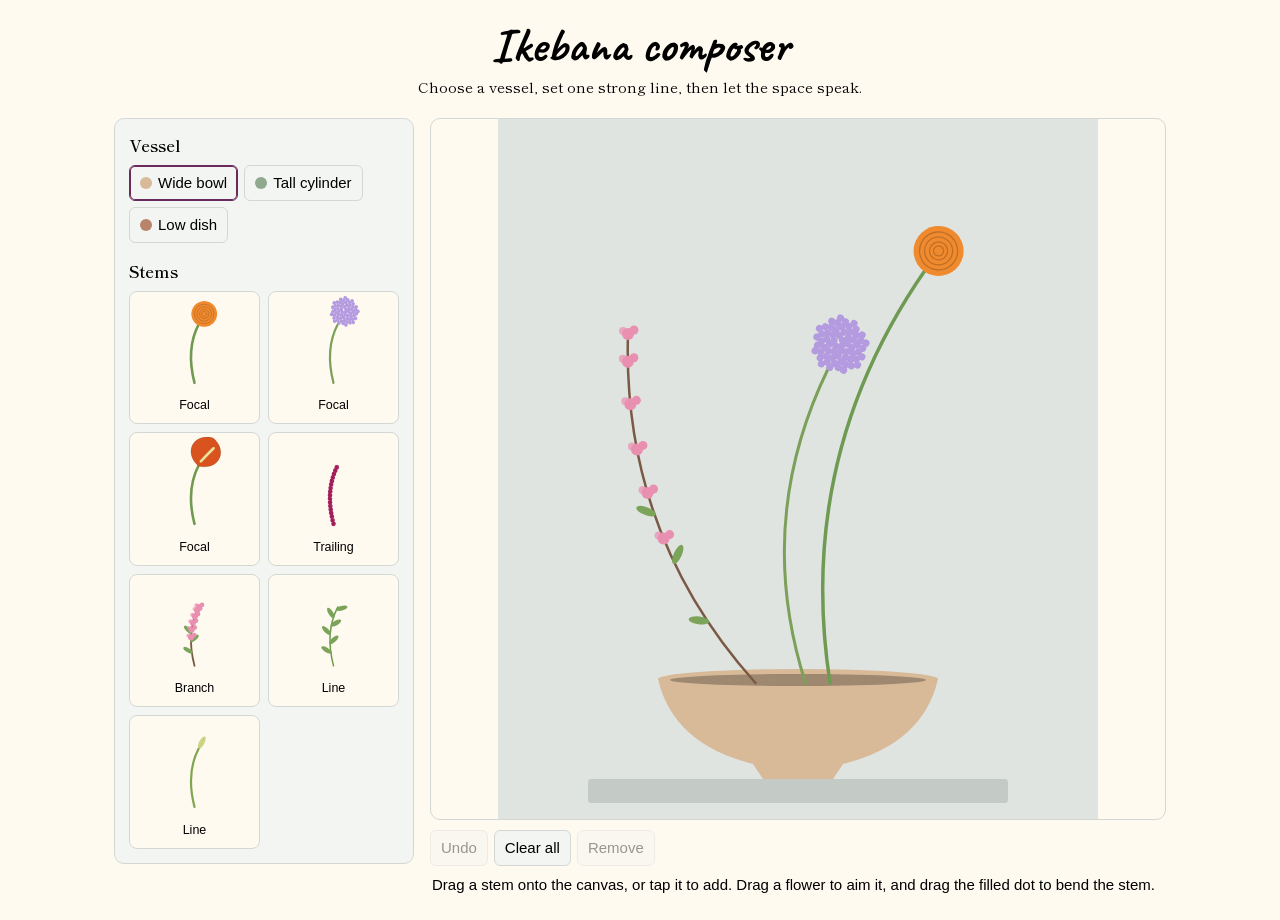
==== ikebana-composer.html @ 41b3eb7e "remove flower labels" ====
<!doctype html>
<html lang="en">
  <head>
    <meta charset="utf-8">
    <meta name="viewport" content="width=device-width, initial-scale=1, viewport-fit=cover">
    <title>Ikebana Composer</title>
    <link rel="stylesheet" href="https://fonts.googleapis.com/css2?family=Shippori+Mincho:wght@500;600&display=swap">
      <link rel="stylesheet" href="https://fonts.googleapis.com/css2?family=Caveat:wght@600;700&family=Shippori+Mincho:wght@500;600&display=swap">
    <link rel="stylesheet" href="ikebana-composer.css?v=2">
    <script src="ikebana-composer.js" defer></script>
  </head>
  <body>
    <header>
      <h1>Ikebana composer</h1>
      <p>Choose a vessel, set one strong line, then let the space speak.</p>
    </header>

    <div class="app">
      <aside>
        <h2>Vessel</h2>
        <div class="vs" id="vs"></div>

        <h2>Stems</h2>
        <div class="grid" id="lib"></div>
      </aside>

      <main>
        <svg id="cv" viewBox="0 0 600 700" role="img" aria-label="Arrangement canvas">
          <rect width="600" height="700" style="fill: var(--stage)"></rect>
          <g id="lay"></g>
        </svg>
        <div class="tb">
          <button data-a="undo">Undo</button>
          <button data-a="clear">Clear all</button>
          <button data-a="del">Remove</button>
        </div>
        <p class="hint">Drag a stem onto the canvas, or tap it to add. Drag a flower to aim it, and drag the filled dot to bend the stem.</p>
      </main>
    </div>
  </body>
</html>
---- ikebana-composer.css ----
:root {
  --bg: #FFFAF0;
  --panel: #f3f5f2;
  --ink: #000;
  --mut: #000;
  --line: #d3d8d4;
  --acc: #6b2a5c;
  --stage: #dfe4e1;
  --plinth: #c4cbc6;
  box-sizing: border-box;
  padding-top: env(safe-area-inset-top, 0px);
  padding-bottom: env(safe-area-inset-bottom, 0px);
}

html {
  min-height: 100%;
  scroll-padding-top: env(safe-area-inset-top, 0px);
}

* {
  box-sizing: border-box;
}

body {
  min-height: 100vh;
  margin: 0;
  background: var(--bg);
  color: var(--ink);
  font: 15px/1.45 -apple-system, "Helvetica Neue", Arial, sans-serif;
}

header {
  padding: 20px 24px 4px;
  text-align: center;
}

h1 {
  font: 700 48px/1.05 "Caveat", cursive;
  margin: 0;
}

header p {
  margin: 6px 0 0;
  color: var(--mut);
  font-family: "Shippori Mincho", Georgia, serif;
}

.app {
  display: grid;
  grid-template-areas: "controls canvas";
  grid-template-columns: 300px minmax(0, 1fr);
  gap: 16px;
  padding: 16px 24px 24px;
  max-width: 1100px;
  margin: 0 auto;
  min-width: 0;
}

aside {
  grid-area: controls;
  min-width: 0;
  background: var(--panel);
  border: 1px solid var(--line);
  border-radius: 10px;
  padding: 14px;
  align-self: start;
}

h2 {
  font: 600 16px "Shippori Mincho", Georgia, serif;
  margin: 0 0 8px;
}

.vs {
  display: flex;
  gap: 6px;
  flex-wrap: wrap;
  margin-bottom: 16px;
}

.vs button {
  display: flex;
  align-items: center;
  gap: 6px;
  padding: 6px 10px;
}

.vs i {
  width: 12px;
  height: 12px;
  border-radius: 50%;
  display: inline-block;
}

.vs button.on {
  border-color: var(--acc);
  box-shadow: inset 0 0 0 1px var(--acc);
}

.grid {
  display: grid;
  grid-template-columns: 1fr 1fr;
  gap: 8px;
  min-width: 0;
}

.card {
  min-width: 0;
  border: 1px solid var(--line);
  border-radius: 8px;
  background: var(--bg);
  padding: 4px 4px 8px;
  text-align: center;
  cursor: grab;
  user-select: none;
  -webkit-user-select: none;
}

.card:hover {
  border-color: var(--acc);
}

.card svg {
  width: 100%;
  height: 92px;
  pointer-events: none;
}

.card b {
  display: none;
}

.card small {
  color: var(--mut);
}

button {
  font: inherit;
  color: var(--ink);
  background: var(--panel);
  border: 1px solid var(--line);
  border-radius: 6px;
  padding: 6px 10px;
  cursor: pointer;
}

button:disabled {
  opacity: 0.4;
  cursor: default;
}

button:focus-visible,
.card:focus-visible {
  outline: 2px solid var(--acc);
  outline-offset: 2px;
}

.tb {
  display: flex;
  gap: 6px;
  flex-wrap: wrap;
  margin-top: 10px;
}

#cv {
  width: 100%;
  height: auto;
  max-height: 78vh;
  display: block;
  border-radius: 10px;
  touch-action: none;
  border: 1px solid var(--line);
}

main {
  grid-area: canvas;
  min-width: 0;
}

.hint {
  color: var(--mut);
  margin: 8px 2px 0;
}

.hd {
  fill: #fff;
  stroke: var(--acc);
  stroke-width: 2.5;
  cursor: grab;
}

.hc {
  fill: var(--acc);
  cursor: grab;
}

.gl {
  stroke: var(--acc);
  stroke-dasharray: 3 4;
  fill: none;
  opacity: 0.7;
}

@media (max-width: 760px) {
  .app {
    grid-template-areas:
      "canvas"
      "controls";
    grid-template-columns: minmax(0, 1fr);
    padding: 12px;
    width: 100%;
  }

  main {
    min-width: 0;
  }

  header {
    padding: 16px 12px 0;
    text-align: center;
  }

  .grid {
    display: flex;
    overflow-x: auto;
    padding-bottom: 6px;
    overscroll-behavior-x: contain;
  }

  .card {
    flex: 0 0 96px;
  }

  .vs button {
    min-height: 44px;
  }

  .tb button {
    min-height: 44px;
  }
}
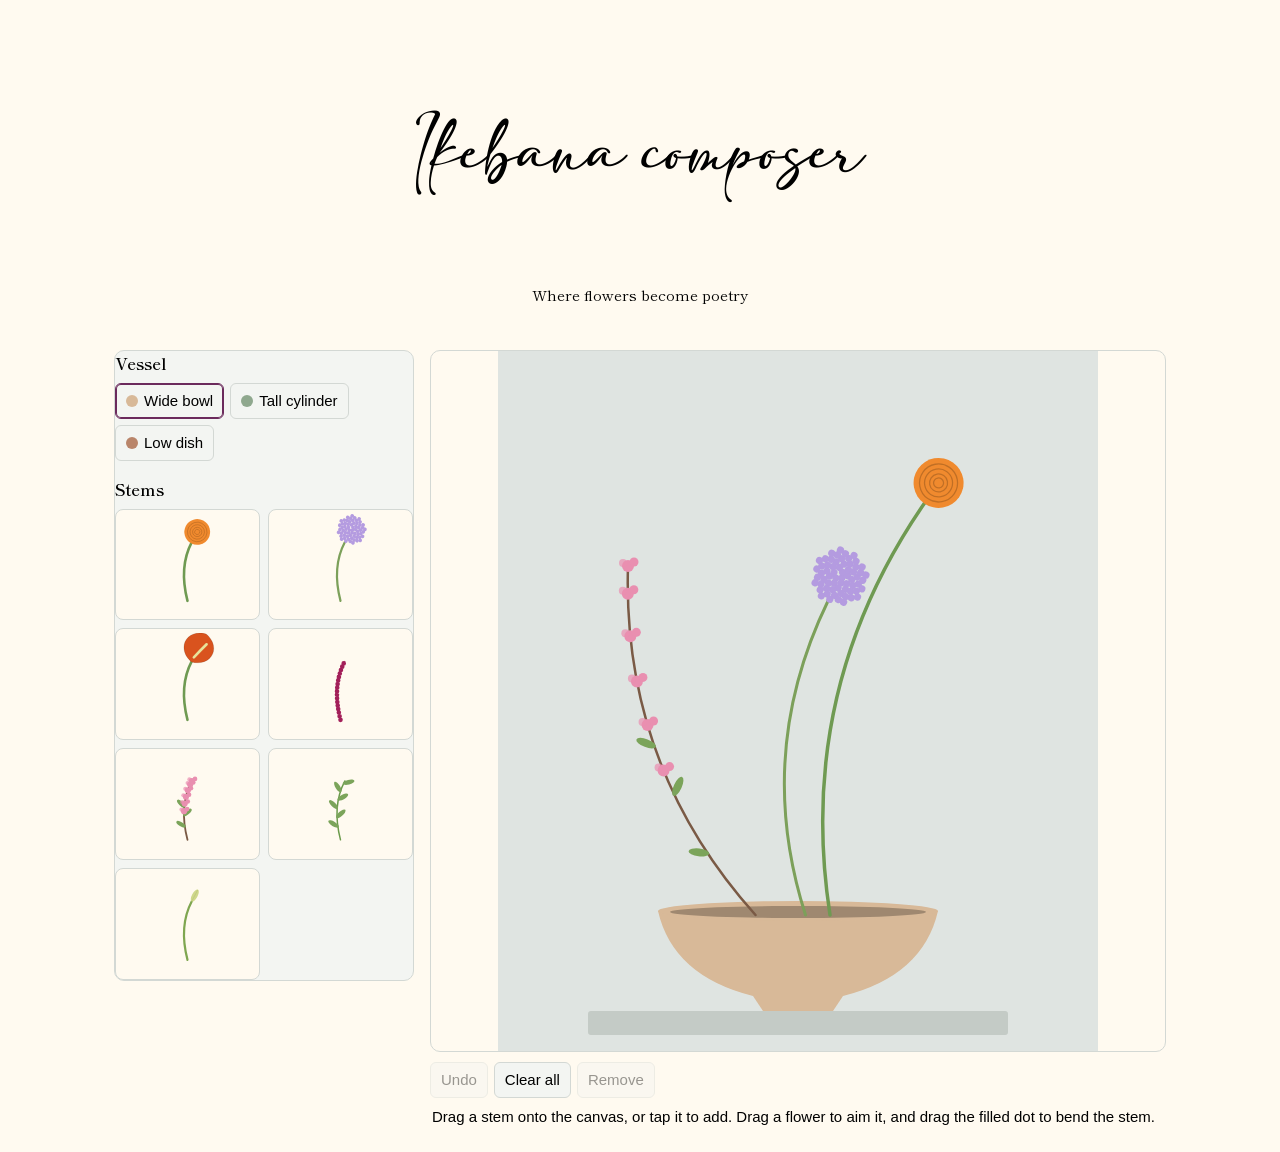
==== commit e7218b3d: "added font file and changed header font" ====
--- a/ikebana-composer.html
+++ b/ikebana-composer.html
@@ -5,14 +5,13 @@
     <meta name="viewport" content="width=device-width, initial-scale=1, viewport-fit=cover">
     <title>Ikebana Composer</title>
     <link rel="stylesheet" href="https://fonts.googleapis.com/css2?family=Shippori+Mincho:wght@500;600&display=swap">
-      <link rel="stylesheet" href="https://fonts.googleapis.com/css2?family=Caveat:wght@600;700&family=Shippori+Mincho:wght@500;600&display=swap">
-    <link rel="stylesheet" href="ikebana-composer.css?v=2">
+    <link rel="stylesheet" href="ikebana-composer.css?v=3">
     <script src="ikebana-composer.js" defer></script>
   </head>
   <body>
     <header>
-      <h1>Ikebana composer</h1>
-      <p>Choose a vessel, set one strong line, then let the space speak.</p>
+      <h1 class="ikebana">Ikebana composer</h1>
+      <p>Where flowers become poetry</p>
     </header>
 
     <div class="app">
--- a/ikebana-composer.css
+++ b/ikebana-composer.css
@@ -1,3 +1,11 @@
+@font-face {
+  font-family: "Adelia";
+  src: url("adelia_3/adelia.ttf") format("truetype");
+  font-style: normal;
+  font-weight: 400;
+  font-display: swap;
+}
+
 :root {
   --bg: #FFFAF0;
   --panel: #f3f5f2;
@@ -30,12 +38,12 @@
 }
 
 header {
-  padding: 20px 24px 4px;
+  padding: 28px 24px;
   text-align: center;
 }
 
 h1 {
-  font: 700 48px/1.05 "Caveat", cursive;
+  font: 400 48px/1.05 "Adelia", cursive;
   margin: 0;
 }
 
@@ -62,13 +70,18 @@
   background: var(--panel);
   border: 1px solid var(--line);
   border-radius: 10px;
-  padding: 14px;
+  
   align-self: start;
 }
 
 h2 {
   font: 600 16px "Shippori Mincho", Georgia, serif;
   margin: 0 0 8px;
+}
+
+.ikebana {
+    padding-top: 100px;
+    padding-bottom: 100px;
 }
 
 .vs {
@@ -126,12 +139,9 @@
   pointer-events: none;
 }
 
-.card b {
+.card b,
+.card small {
   display: none;
-}
-
-.card small {
-  color: var(--mut);
 }
 
 button {
@@ -216,7 +226,7 @@
   }
 
   header {
-    padding: 16px 12px 0;
+    padding: 20px 12px;
     text-align: center;
   }
 
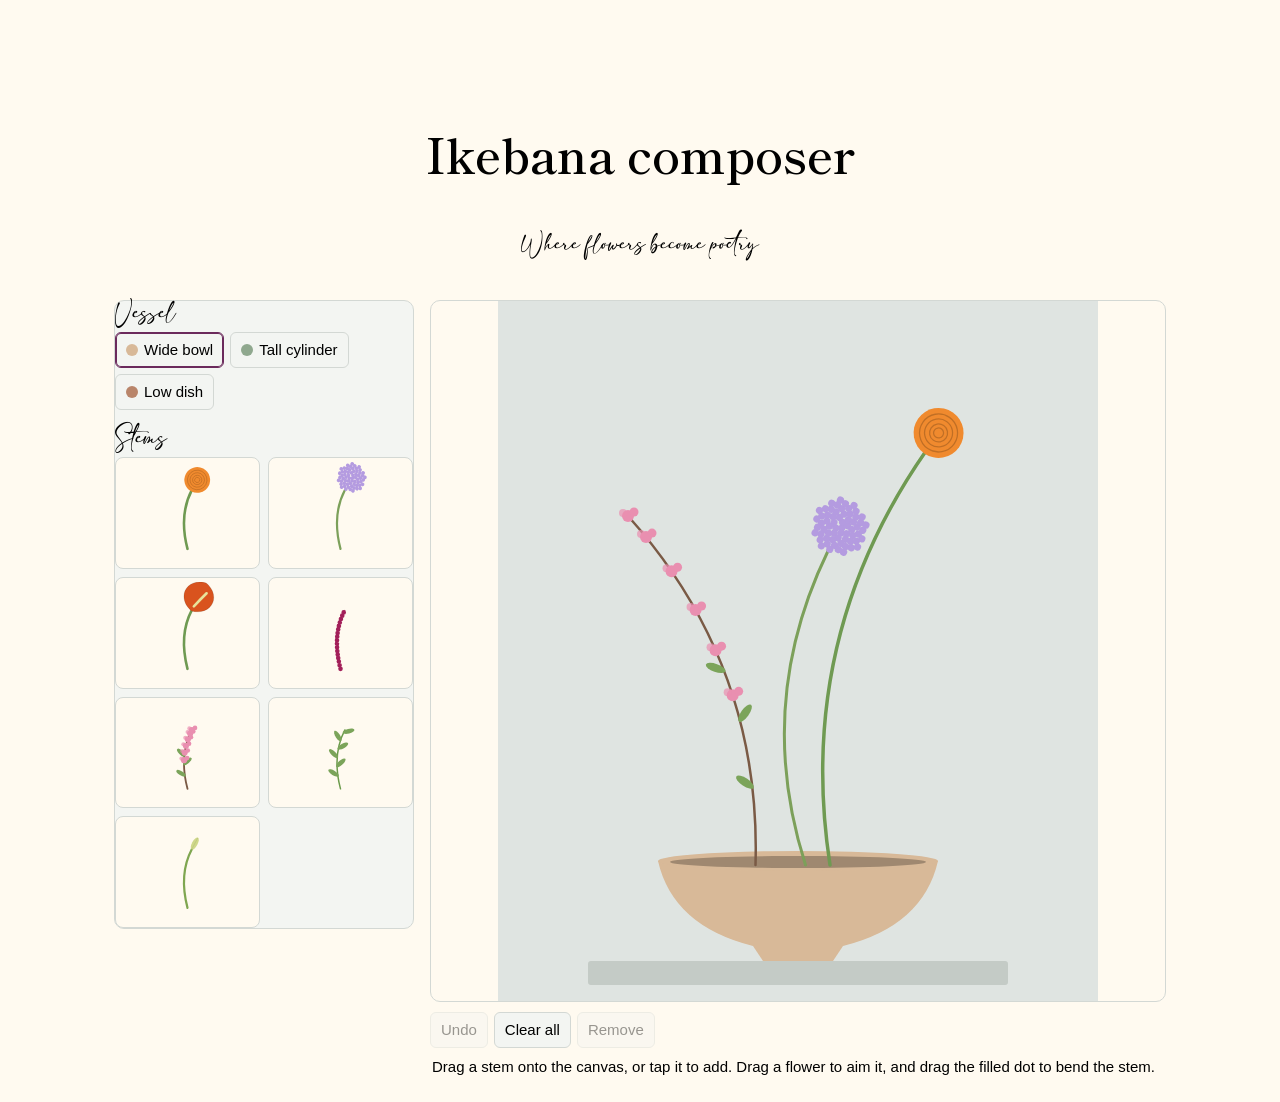
==== commit d6189dca: "changed font labels" ====
--- a/ikebana-composer.html
+++ b/ikebana-composer.html
@@ -5,7 +5,7 @@
     <meta name="viewport" content="width=device-width, initial-scale=1, viewport-fit=cover">
     <title>Ikebana Composer</title>
     <link rel="stylesheet" href="https://fonts.googleapis.com/css2?family=Shippori+Mincho:wght@500;600&display=swap">
-    <link rel="stylesheet" href="ikebana-composer.css?v=3">
+    <link rel="stylesheet" href="ikebana-composer.css?v=5">
     <script src="ikebana-composer.js" defer></script>
   </head>
   <body>
--- a/ikebana-composer.css
+++ b/ikebana-composer.css
@@ -43,14 +43,14 @@
 }
 
 h1 {
-  font: 400 48px/1.05 "Adelia", cursive;
+  font: 600 48px/1.05 "Shippori Mincho", Georgia, serif;
   margin: 0;
 }
 
 header p {
   margin: 6px 0 0;
   color: var(--mut);
-  font-family: "Shippori Mincho", Georgia, serif;
+  font-family: "Adelia", cursive;
 }
 
 .app {
@@ -75,13 +75,15 @@
 }
 
 h2 {
-  font: 600 16px "Shippori Mincho", Georgia, serif;
+  font-family: "Adelia", cursive;
+  font-size: 16px;
+  font-weight: 400;
   margin: 0 0 8px;
 }
 
 .ikebana {
     padding-top: 100px;
-    padding-bottom: 100px;
+    padding-bottom: 50px;
 }
 
 .vs {
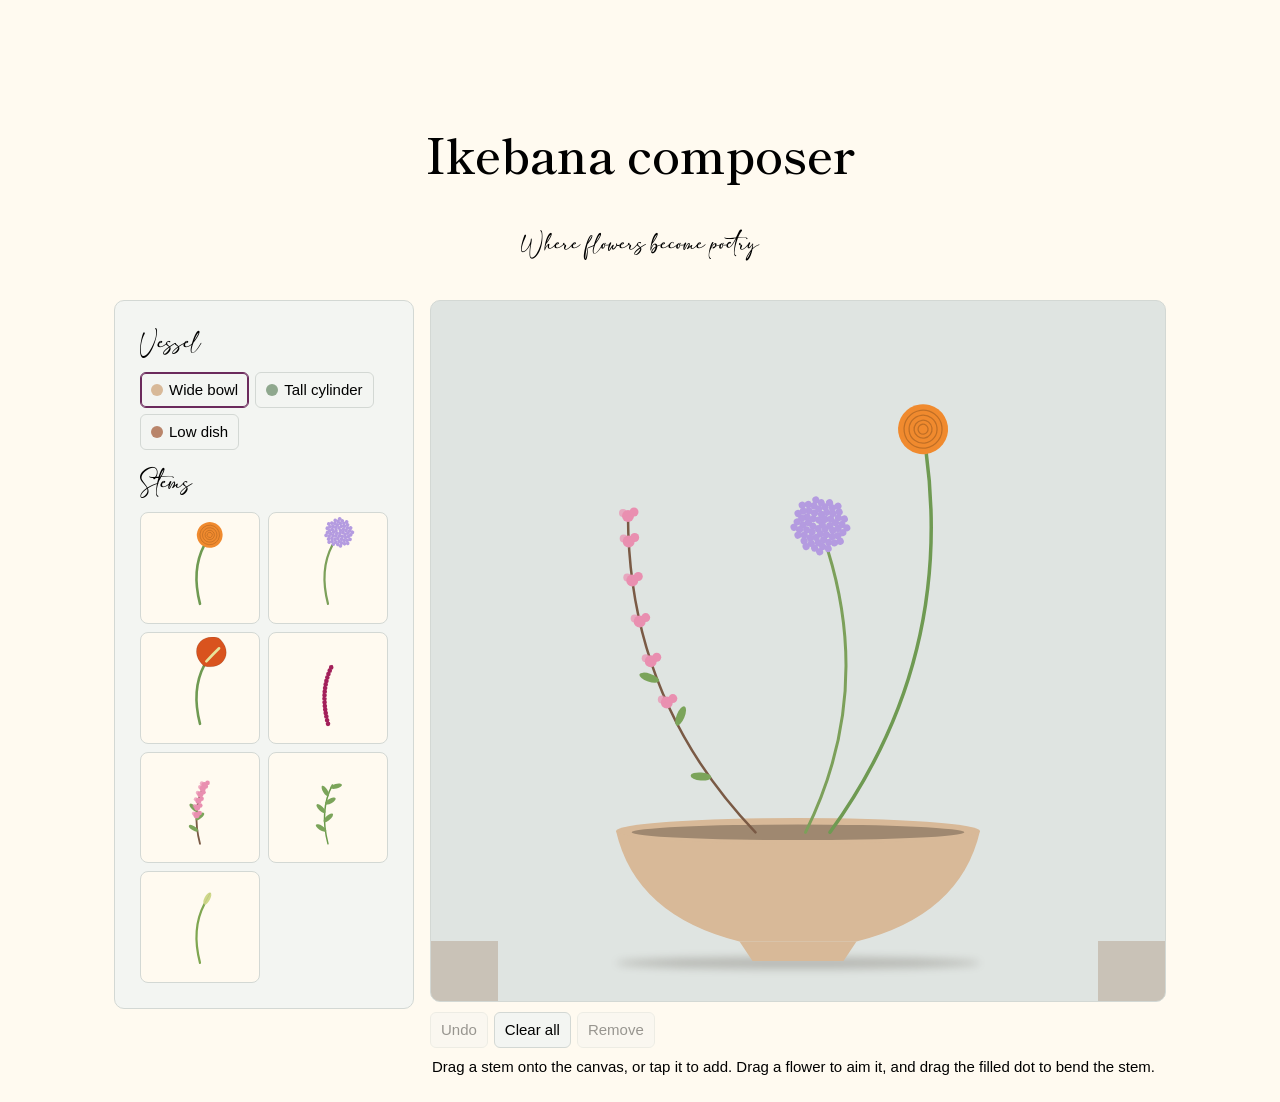
==== commit c6f9a1e5: "fixed layout and grounding" ====
--- a/ikebana-composer.html
+++ b/ikebana-composer.html
@@ -25,6 +25,11 @@
 
       <main>
         <svg id="cv" viewBox="0 0 600 700" role="img" aria-label="Arrangement canvas">
+          <defs>
+            <filter id="contact-shadow" x="-30%" y="-100%" width="160%" height="300%">
+              <feGaussianBlur stdDeviation="4"></feGaussianBlur>
+            </filter>
+          </defs>
           <rect width="600" height="700" style="fill: var(--stage)"></rect>
           <g id="lay"></g>
         </svg>
--- a/ikebana-composer.css
+++ b/ikebana-composer.css
@@ -14,7 +14,7 @@
   --line: #d3d8d4;
   --acc: #6b2a5c;
   --stage: #dfe4e1;
-  --plinth: #c4cbc6;
+  --plinth: #c9c2b7;
   box-sizing: border-box;
   padding-top: env(safe-area-inset-top, 0px);
   padding-bottom: env(safe-area-inset-bottom, 0px);
@@ -70,7 +70,7 @@
   background: var(--panel);
   border: 1px solid var(--line);
   border-radius: 10px;
-  
+  padding:25px;
   align-self: start;
 }
 
@@ -79,12 +79,15 @@
   font-size: 16px;
   font-weight: 400;
   margin: 0 0 8px;
+  padding-top:5px;
+  padding-bottom:10px;
 }
 
 .ikebana {
     padding-top: 100px;
     padding-bottom: 50px;
 }
+
 
 .vs {
   display: flex;
@@ -180,6 +183,8 @@
   max-height: 78vh;
   display: block;
   border-radius: 10px;
+  overflow: hidden;
+  background: linear-gradient(to bottom, transparent calc(100% - 60px), var(--plinth) 0), var(--stage);
   touch-action: none;
   border: 1px solid var(--line);
 }
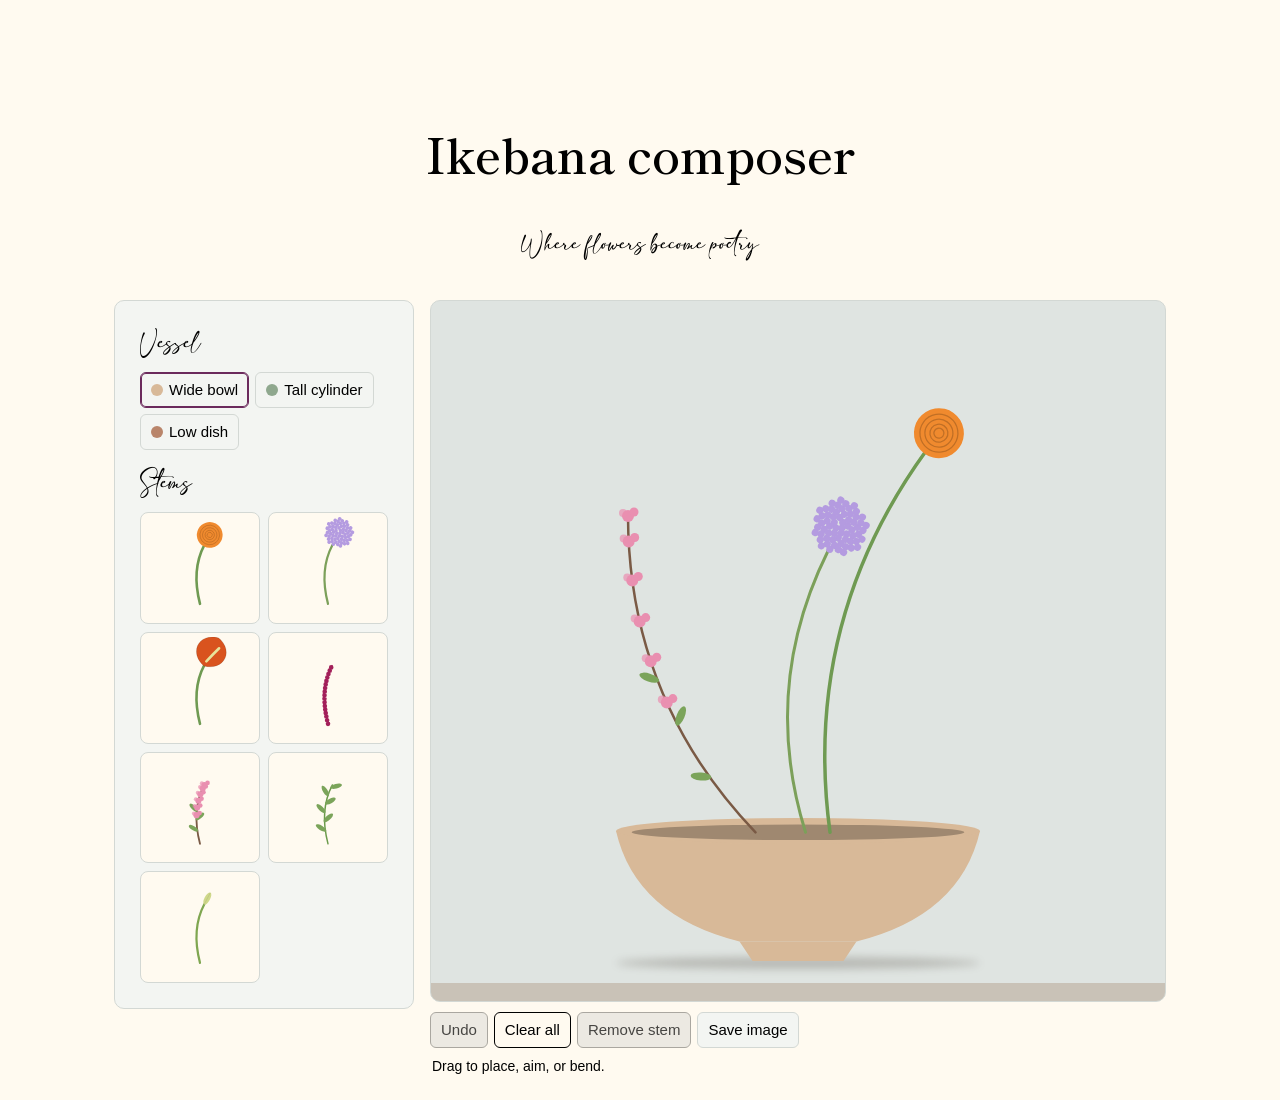
==== commit bfd41c34: "responsive design" ====
--- a/ikebana-composer.html
+++ b/ikebana-composer.html
@@ -16,29 +16,37 @@
 
     <div class="app">
       <aside>
-        <h2>Vessel</h2>
-        <div class="vs" id="vs"></div>
-
-        <h2>Stems</h2>
-        <div class="grid" id="lib"></div>
+        <section class="picker-group" aria-labelledby="vessel-heading">
+          <h2 id="vessel-heading">Vessel</h2>
+          <div class="vs" id="vs"></div>
+        </section>
+        <section class="picker-group" aria-labelledby="stem-heading">
+          <h2 id="stem-heading">Stems</h2>
+          <div class="grid" id="lib"></div>
+        </section>
       </aside>
 
       <main>
-        <svg id="cv" viewBox="0 0 600 700" role="img" aria-label="Arrangement canvas">
+        <svg id="cv" viewBox="0 0 600 700" role="img" tabindex="0" aria-label="Arrangement canvas. Arrow keys move the selected stem; Shift and arrow keys bend it.">
           <defs>
             <filter id="contact-shadow" x="-30%" y="-100%" width="160%" height="300%">
               <feGaussianBlur stdDeviation="4"></feGaussianBlur>
             </filter>
           </defs>
-          <rect width="600" height="700" style="fill: var(--stage)"></rect>
           <g id="lay"></g>
         </svg>
         <div class="tb">
           <button data-a="undo">Undo</button>
-          <button data-a="clear">Clear all</button>
-          <button data-a="del">Remove</button>
+          <button id="clear-all" data-a="clear" aria-controls="clear-confirm" aria-expanded="false">Clear all</button>
+          <button data-a="del">Remove stem</button>
+          <span id="clear-confirm" class="clear-confirm" role="group" aria-label="Confirm clearing all stems" hidden>
+            <span>Clear everything?</span>
+            <button type="button" data-a="confirm-clear">Yes</button>
+            <button type="button" data-a="cancel-clear">Cancel</button>
+          </span>
+            <button id="save-image" type="button">Save image</button>
         </div>
-        <p class="hint">Drag a stem onto the canvas, or tap it to add. Drag a flower to aim it, and drag the filled dot to bend the stem.</p>
+        <p class="hint">Drag to place, aim, or bend.</p>
       </main>
     </div>
   </body>
--- a/ikebana-composer.css
+++ b/ikebana-composer.css
@@ -160,13 +160,25 @@
 }
 
 button:disabled {
-  opacity: 0.4;
-  cursor: default;
+  opacity: 0.72;
+  color: #000;
+  background: #e5e3dd;
+  border-color: #8a8882;
+  cursor: not-allowed;
+}
+
+button:disabled:hover {
+  background: #e5e3dd;
+  border-color: #8a8882;
+  box-shadow: none;
+  filter: none;
+  transform: none;
 }
 
 button:focus-visible,
-.card:focus-visible {
-  outline: 2px solid var(--acc);
+.card:focus-visible,
+#cv:focus-visible {
+  outline: 3px solid var(--acc);
   outline-offset: 2px;
 }
 
@@ -175,6 +187,27 @@
   gap: 6px;
   flex-wrap: wrap;
   margin-top: 10px;
+}
+
+.tb #clear-all {
+  background: transparent;
+  border-color: var(--ink);
+}
+
+.clear-confirm {
+  display: inline-flex;
+  align-items: center;
+  gap: 5px;
+  font-size: 13px;
+  white-space: nowrap;
+}
+
+.clear-confirm[hidden] {
+  display: none;
+}
+
+.clear-confirm button {
+  padding: 4px 8px;
 }
 
 #cv {
@@ -184,7 +217,7 @@
   display: block;
   border-radius: 10px;
   overflow: hidden;
-  background: linear-gradient(to bottom, transparent calc(100% - 60px), var(--plinth) 0), var(--stage);
+  background: linear-gradient(to bottom, transparent calc(100% - 18px), var(--plinth) calc(100% - 18px), var(--plinth) 100%), var(--stage);
   touch-action: none;
   border: 1px solid var(--line);
 }
@@ -197,6 +230,28 @@
 .hint {
   color: var(--mut);
   margin: 8px 2px 0;
+  font-size: 14px;
+  white-space: nowrap;
+}
+
+.empty-hint {
+  fill: #4f5c53;
+  font: 500 16px/1 -apple-system, "Helvetica Neue", Arial, sans-serif;
+  pointer-events: none;
+}
+
+.stem.is-selected {
+  filter: drop-shadow(0 0 2px #fff) drop-shadow(0 0 3px #8f796f);
+}
+
+.handle-control {
+  cursor: grab;
+}
+
+.handle-target {
+  fill: transparent;
+  cursor: grab;
+  touch-action: none;
 }
 
 .hd {
@@ -204,11 +259,41 @@
   stroke: var(--acc);
   stroke-width: 2.5;
   cursor: grab;
+  transition: r 100ms ease, filter 100ms ease;
 }
 
 .hc {
   fill: var(--acc);
   cursor: grab;
+  transition: r 100ms ease, filter 100ms ease;
+}
+
+.handle-control:hover .hd,
+.is-dragging .aim-control .hd {
+  filter: drop-shadow(0 0 3px #fff);
+  r: 12px;
+}
+
+.handle-control:hover .hc,
+.is-dragging .bend-control .hc {
+  filter: drop-shadow(0 0 3px #fff);
+  r: 10px;
+}
+
+.handle-label {
+  pointer-events: none;
+}
+
+.handle-label rect {
+  fill: #fffaf0;
+  stroke: #8f796f;
+  stroke-width: 1;
+}
+
+.handle-label text {
+  fill: #352e2a;
+  font: 600 12px/1 -apple-system, "Helvetica Neue", Arial, sans-serif;
+  text-anchor: middle;
 }
 
 .gl {
@@ -218,7 +303,7 @@
   opacity: 0.7;
 }
 
-@media (max-width: 760px) {
+@media (max-width: 767px) {
   .app {
     grid-template-areas:
       "canvas"
@@ -232,6 +317,25 @@
     min-width: 0;
   }
 
+  aside {
+    display: flex;
+    align-items: flex-start;
+    gap: 18px;
+    max-width: 100%;
+    overflow-x: auto;
+    overscroll-behavior-x: contain;
+    padding: 16px;
+  }
+
+  .picker-group {
+    flex: 0 0 max-content;
+  }
+
+  .picker-group h2 {
+    margin-bottom: 6px;
+    padding: 0 0 6px;
+  }
+
   header {
     padding: 20px 12px;
     text-align: center;
@@ -239,9 +343,7 @@
 
   .grid {
     display: flex;
-    overflow-x: auto;
-    padding-bottom: 6px;
-    overscroll-behavior-x: contain;
+    gap: 8px;
   }
 
   .card {
@@ -250,6 +352,7 @@
 
   .vs button {
     min-height: 44px;
+    white-space: nowrap;
   }
 
   .tb button {
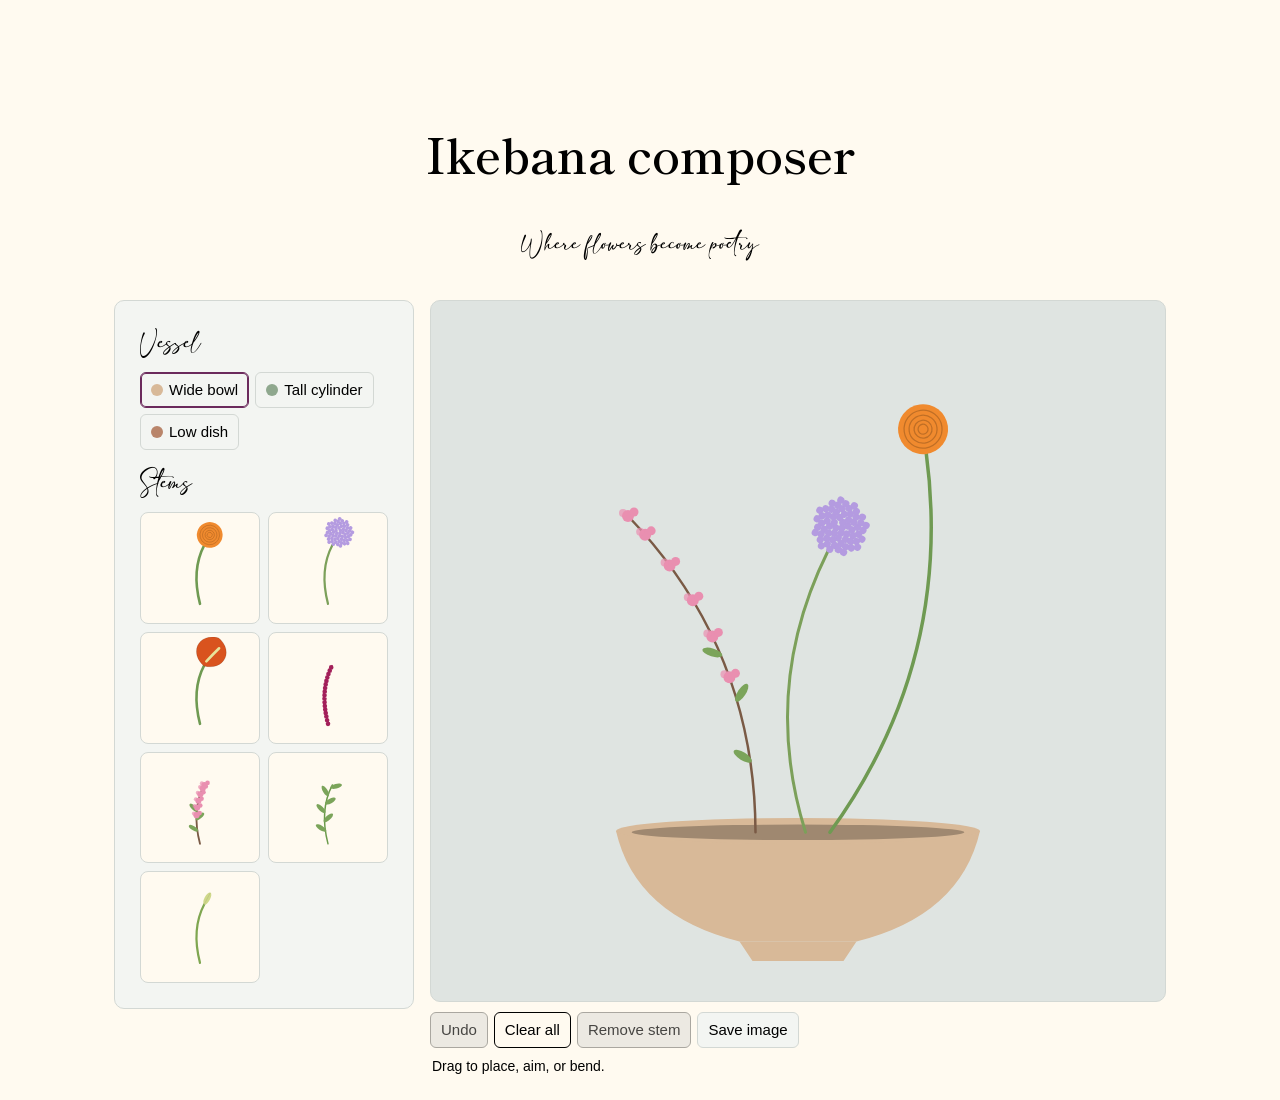
==== commit b2fb5baf: "removed lower rectangle" ====
--- a/ikebana-composer.html
+++ b/ikebana-composer.html
@@ -28,11 +28,6 @@
 
       <main>
         <svg id="cv" viewBox="0 0 600 700" role="img" tabindex="0" aria-label="Arrangement canvas. Arrow keys move the selected stem; Shift and arrow keys bend it.">
-          <defs>
-            <filter id="contact-shadow" x="-30%" y="-100%" width="160%" height="300%">
-              <feGaussianBlur stdDeviation="4"></feGaussianBlur>
-            </filter>
-          </defs>
           <g id="lay"></g>
         </svg>
         <div class="tb">
--- a/ikebana-composer.css
+++ b/ikebana-composer.css
@@ -14,7 +14,6 @@
   --line: #d3d8d4;
   --acc: #6b2a5c;
   --stage: #dfe4e1;
-  --plinth: #c9c2b7;
   box-sizing: border-box;
   padding-top: env(safe-area-inset-top, 0px);
   padding-bottom: env(safe-area-inset-bottom, 0px);
@@ -217,7 +216,7 @@
   display: block;
   border-radius: 10px;
   overflow: hidden;
-  background: linear-gradient(to bottom, transparent calc(100% - 18px), var(--plinth) calc(100% - 18px), var(--plinth) 100%), var(--stage);
+  background: var(--stage);
   touch-action: none;
   border: 1px solid var(--line);
 }
@@ -244,6 +243,18 @@
   filter: drop-shadow(0 0 2px #fff) drop-shadow(0 0 3px #8f796f);
 }
 
+.stem.just-placed {
+  transform-box: view-box;
+  transform-origin: var(--stem-base-x) var(--stem-base-y);
+  animation: ikebana-sway 300ms ease-out both;
+}
+
+@keyframes ikebana-sway {
+  0% { transform: rotate(-2deg); }
+  45% { transform: rotate(1.5deg); }
+  100% { transform: rotate(0); }
+}
+
 .handle-control {
   cursor: grab;
 }
@@ -301,6 +312,17 @@
   stroke-dasharray: 3 4;
   fill: none;
   opacity: 0.7;
+}
+
+@media (prefers-reduced-motion: reduce) {
+  *,
+  *::before,
+  *::after {
+    animation-duration: 0.01ms !important;
+    animation-iteration-count: 1 !important;
+    scroll-behavior: auto !important;
+    transition-duration: 0.01ms !important;
+  }
 }
 
 @media (max-width: 767px) {
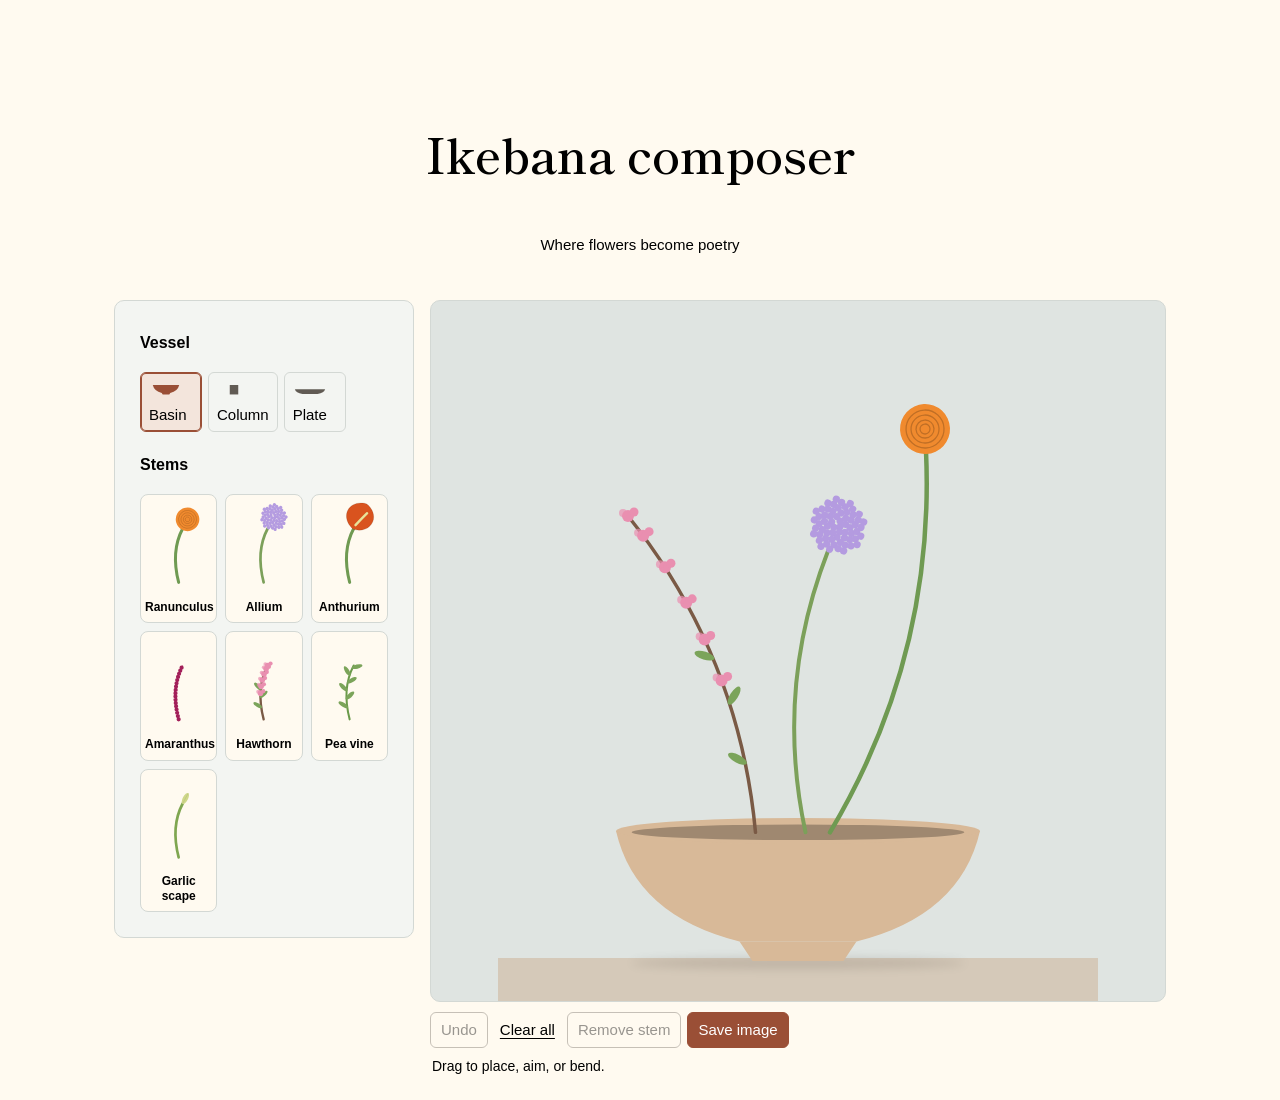
==== commit f1054b62: "edited buttons" ====
--- a/ikebana-composer.html
+++ b/ikebana-composer.html
@@ -5,7 +5,7 @@
     <meta name="viewport" content="width=device-width, initial-scale=1, viewport-fit=cover">
     <title>Ikebana Composer</title>
     <link rel="stylesheet" href="https://fonts.googleapis.com/css2?family=Shippori+Mincho:wght@500;600&display=swap">
-    <link rel="stylesheet" href="ikebana-composer.css?v=5">
+    <link rel="stylesheet" href="ikebana-composer.css?v=6">
     <script src="ikebana-composer.js" defer></script>
   </head>
   <body>
@@ -28,6 +28,11 @@
 
       <main>
         <svg id="cv" viewBox="0 0 600 700" role="img" tabindex="0" aria-label="Arrangement canvas. Arrow keys move the selected stem; Shift and arrow keys bend it.">
+          <defs>
+            <filter id="contact-shadow" x="-30%" y="-100%" width="160%" height="300%">
+              <feGaussianBlur stdDeviation="5"></feGaussianBlur>
+            </filter>
+          </defs>
           <g id="lay"></g>
         </svg>
         <div class="tb">
@@ -39,7 +44,7 @@
             <button type="button" data-a="confirm-clear">Yes</button>
             <button type="button" data-a="cancel-clear">Cancel</button>
           </span>
-            <button id="save-image" type="button">Save image</button>
+          <button id="save-image" type="button">Save image</button>
         </div>
         <p class="hint">Drag to place, aim, or bend.</p>
       </main>
--- a/ikebana-composer.css
+++ b/ikebana-composer.css
@@ -12,8 +12,9 @@
   --ink: #000;
   --mut: #000;
   --line: #d3d8d4;
-  --acc: #6b2a5c;
+  --acc: #9a4f36;
   --stage: #dfe4e1;
+  --tabletop: #d5c9b9;
   box-sizing: border-box;
   padding-top: env(safe-area-inset-top, 0px);
   padding-bottom: env(safe-area-inset-bottom, 0px);
@@ -49,7 +50,6 @@
 header p {
   margin: 6px 0 0;
   color: var(--mut);
-  font-family: "Adelia", cursive;
 }
 
 .app {
@@ -74,9 +74,9 @@
 }
 
 h2 {
-  font-family: "Adelia", cursive;
+  font-family: -apple-system, "Helvetica Neue", Arial, sans-serif;
   font-size: 16px;
-  font-weight: 400;
+  font-weight: 600;
   margin: 0 0 8px;
   padding-top:5px;
   padding-bottom:10px;
@@ -97,26 +97,35 @@
 
 .vs button {
   display: flex;
-  align-items: center;
-  gap: 6px;
-  padding: 6px 10px;
-}
-
-.vs i {
-  width: 12px;
-  height: 12px;
-  border-radius: 50%;
-  display: inline-block;
+  flex-direction: column;
+  justify-content: center;
+  gap: 3px;
+  min-width: 62px;
+  min-height: 58px;
+  padding: 5px 8px;
+  background: transparent;
+}
+
+.vs button svg {
+  width: 34px;
+  height: 23px;
+  color: #615b54;
+  fill: currentColor;
 }
 
 .vs button.on {
   border-color: var(--acc);
+  background: #f3e5dc;
   box-shadow: inset 0 0 0 1px var(--acc);
+}
+
+.vs button.on svg {
+  color: var(--acc);
 }
 
 .grid {
   display: grid;
-  grid-template-columns: 1fr 1fr;
+  grid-template-columns: repeat(3, minmax(0, 1fr));
   gap: 8px;
   min-width: 0;
 }
@@ -145,6 +154,17 @@
 
 .card b,
 .card small {
+  display: block;
+}
+
+.card b {
+  margin-top: 3px;
+  font-size: 12px;
+  font-weight: 600;
+  line-height: 1.2;
+}
+
+.card small {
   display: none;
 }
 
@@ -159,7 +179,7 @@
 }
 
 button:disabled {
-  opacity: 0.72;
+  opacity: 0.4;
   color: #000;
   background: #e5e3dd;
   border-color: #8a8882;
@@ -189,8 +209,28 @@
 }
 
 .tb #clear-all {
+  background: none;
+  border-color: transparent;
+  padding-inline: 5px;
+  text-decoration: underline;
+  text-underline-offset: 3px;
+}
+
+.tb > button[data-a="undo"],
+.tb > button[data-a="del"] {
   background: transparent;
-  border-color: var(--ink);
+  border-color: #726a62;
+}
+
+#save-image {
+  color: #fff;
+  background: var(--acc);
+  border-color: var(--acc);
+}
+
+.clear-confirm button {
+  background: transparent;
+  border-color: #726a62;
 }
 
 .clear-confirm {
@@ -363,13 +403,13 @@
     text-align: center;
   }
 
-  .grid {
-    display: flex;
-    gap: 8px;
-  }
-
   .card {
-    flex: 0 0 96px;
+    min-width: 0;
+  }
+
+  #lib {
+    width: 252px;
+    grid-template-columns: repeat(3, minmax(0, 1fr));
   }
 
   .vs button {
@@ -377,6 +417,10 @@
     white-space: nowrap;
   }
 
+  .vs button svg {
+    height: 20px;
+  }
+
   .tb button {
     min-height: 44px;
   }
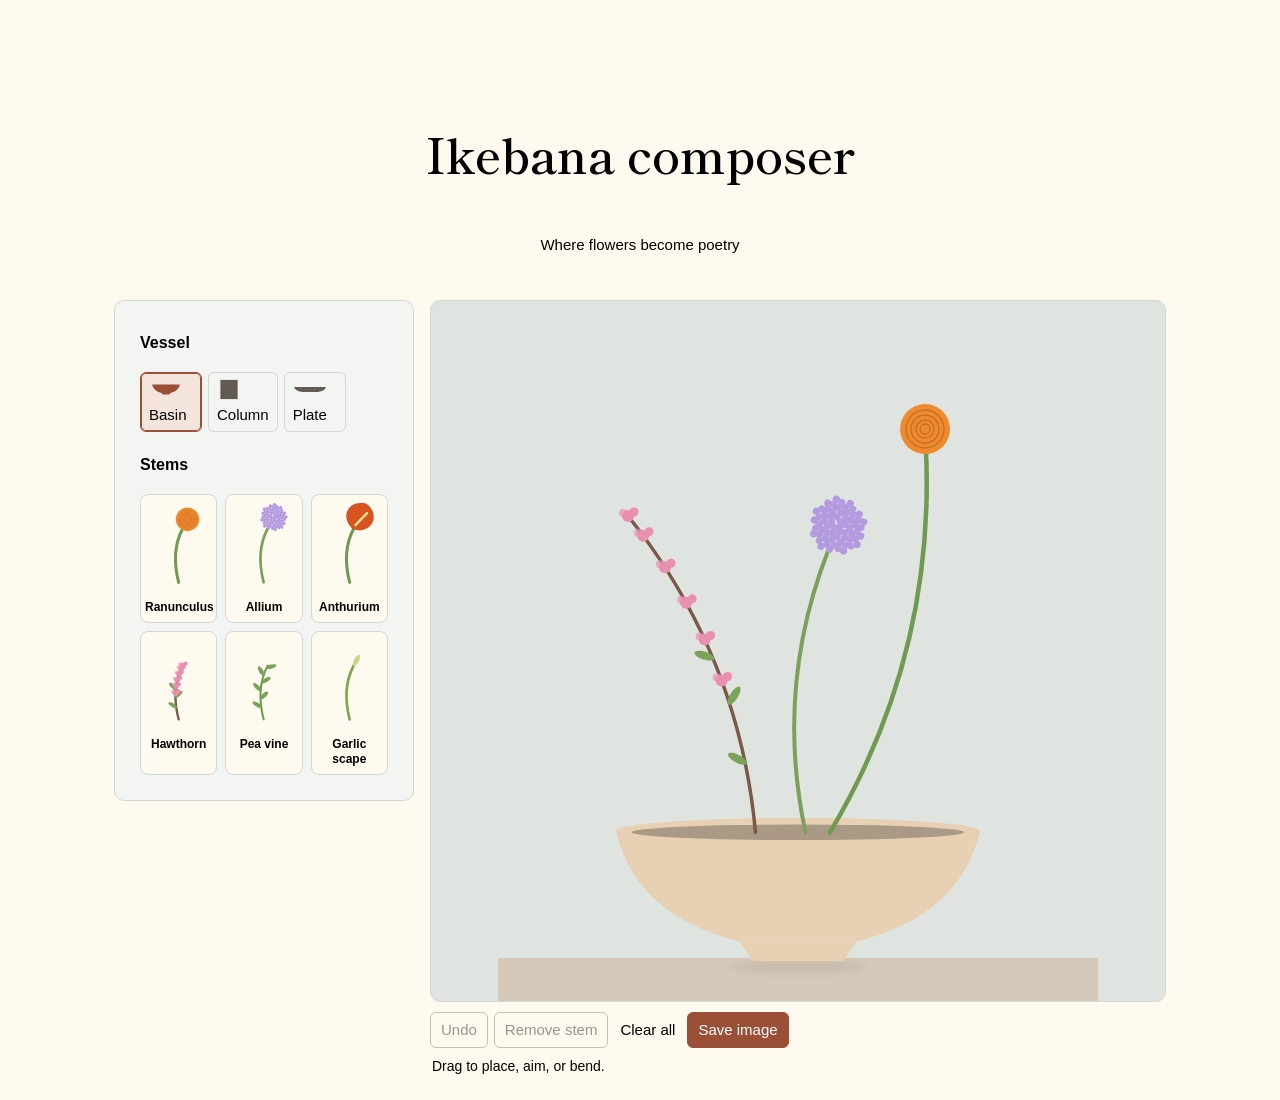
==== commit afb2d548: "change button layout" ====
--- a/ikebana-composer.html
+++ b/ikebana-composer.html
@@ -37,13 +37,17 @@
         </svg>
         <div class="tb">
           <button data-a="undo">Undo</button>
-          <button id="clear-all" data-a="clear" aria-controls="clear-confirm" aria-expanded="false">Clear all</button>
           <button data-a="del">Remove stem</button>
-          <span id="clear-confirm" class="clear-confirm" role="group" aria-label="Confirm clearing all stems" hidden>
-            <span>Clear everything?</span>
-            <button type="button" data-a="confirm-clear">Yes</button>
-            <button type="button" data-a="cancel-clear">Cancel</button>
-          </span>
+          <div class="clear-wrap">
+            <button id="clear-all" data-a="clear" aria-controls="clear-confirm" aria-haspopup="dialog" aria-expanded="false">Clear all</button>
+            <div id="clear-confirm" class="clear-confirm" role="alertdialog" aria-labelledby="clear-confirm-title" hidden>
+              <p id="clear-confirm-title">Clear everything?</p>
+              <div class="clear-confirm-actions">
+                <button type="button" data-a="confirm-clear">Yes</button>
+                <button type="button" data-a="cancel-clear">Cancel</button>
+              </div>
+            </div>
+          </div>
           <button id="save-image" type="button">Save image</button>
         </div>
         <p class="hint">Drag to place, aim, or bend.</p>
--- a/ikebana-composer.css
+++ b/ikebana-composer.css
@@ -14,7 +14,6 @@
   --line: #d3d8d4;
   --acc: #9a4f36;
   --stage: #dfe4e1;
-  --tabletop: #d5c9b9;
   box-sizing: border-box;
   padding-top: env(safe-area-inset-top, 0px);
   padding-bottom: env(safe-area-inset-bottom, 0px);
@@ -71,6 +70,10 @@
   border-radius: 10px;
   padding:25px;
   align-self: start;
+}
+
+.picker-group {
+  background: var(--panel);
 }
 
 h2 {
@@ -187,7 +190,7 @@
 }
 
 button:disabled:hover {
-  background: #e5e3dd;
+  background: transparent;
   border-color: #8a8882;
   box-shadow: none;
   filter: none;
@@ -212,8 +215,10 @@
   background: none;
   border-color: transparent;
   padding-inline: 5px;
-  text-decoration: underline;
-  text-underline-offset: 3px;
+}
+
+.tb #clear-all:hover {
+  color: var(--acc);
 }
 
 .tb > button[data-a="undo"],
@@ -228,24 +233,44 @@
   border-color: var(--acc);
 }
 
+.clear-wrap {
+  position: relative;
+}
+
+.clear-confirm[hidden] {
+  display: none;
+}
+
+.clear-confirm {
+  position: absolute;
+  z-index: 5;
+  left: 0;
+  bottom: calc(100% + 9px);
+  display: grid;
+  gap: 10px;
+  width: max-content;
+  min-width: 205px;
+  padding: 12px;
+  border: 1px solid var(--line);
+  border-radius: 8px;
+  background: var(--bg);
+  box-shadow: 0 6px 18px #0002;
+  font-size: 14px;
+}
+
+.clear-confirm p {
+  margin: 0;
+  font-weight: 600;
+}
+
+.clear-confirm-actions {
+  display: flex;
+  gap: 6px;
+}
+
 .clear-confirm button {
   background: transparent;
   border-color: #726a62;
-}
-
-.clear-confirm {
-  display: inline-flex;
-  align-items: center;
-  gap: 5px;
-  font-size: 13px;
-  white-space: nowrap;
-}
-
-.clear-confirm[hidden] {
-  display: none;
-}
-
-.clear-confirm button {
   padding: 4px 8px;
 }
 
@@ -424,4 +449,8 @@
   .tb button {
     min-height: 44px;
   }
+}
+
+.vs button[data-v="1"] svg {
+  width: 24px;
 }
